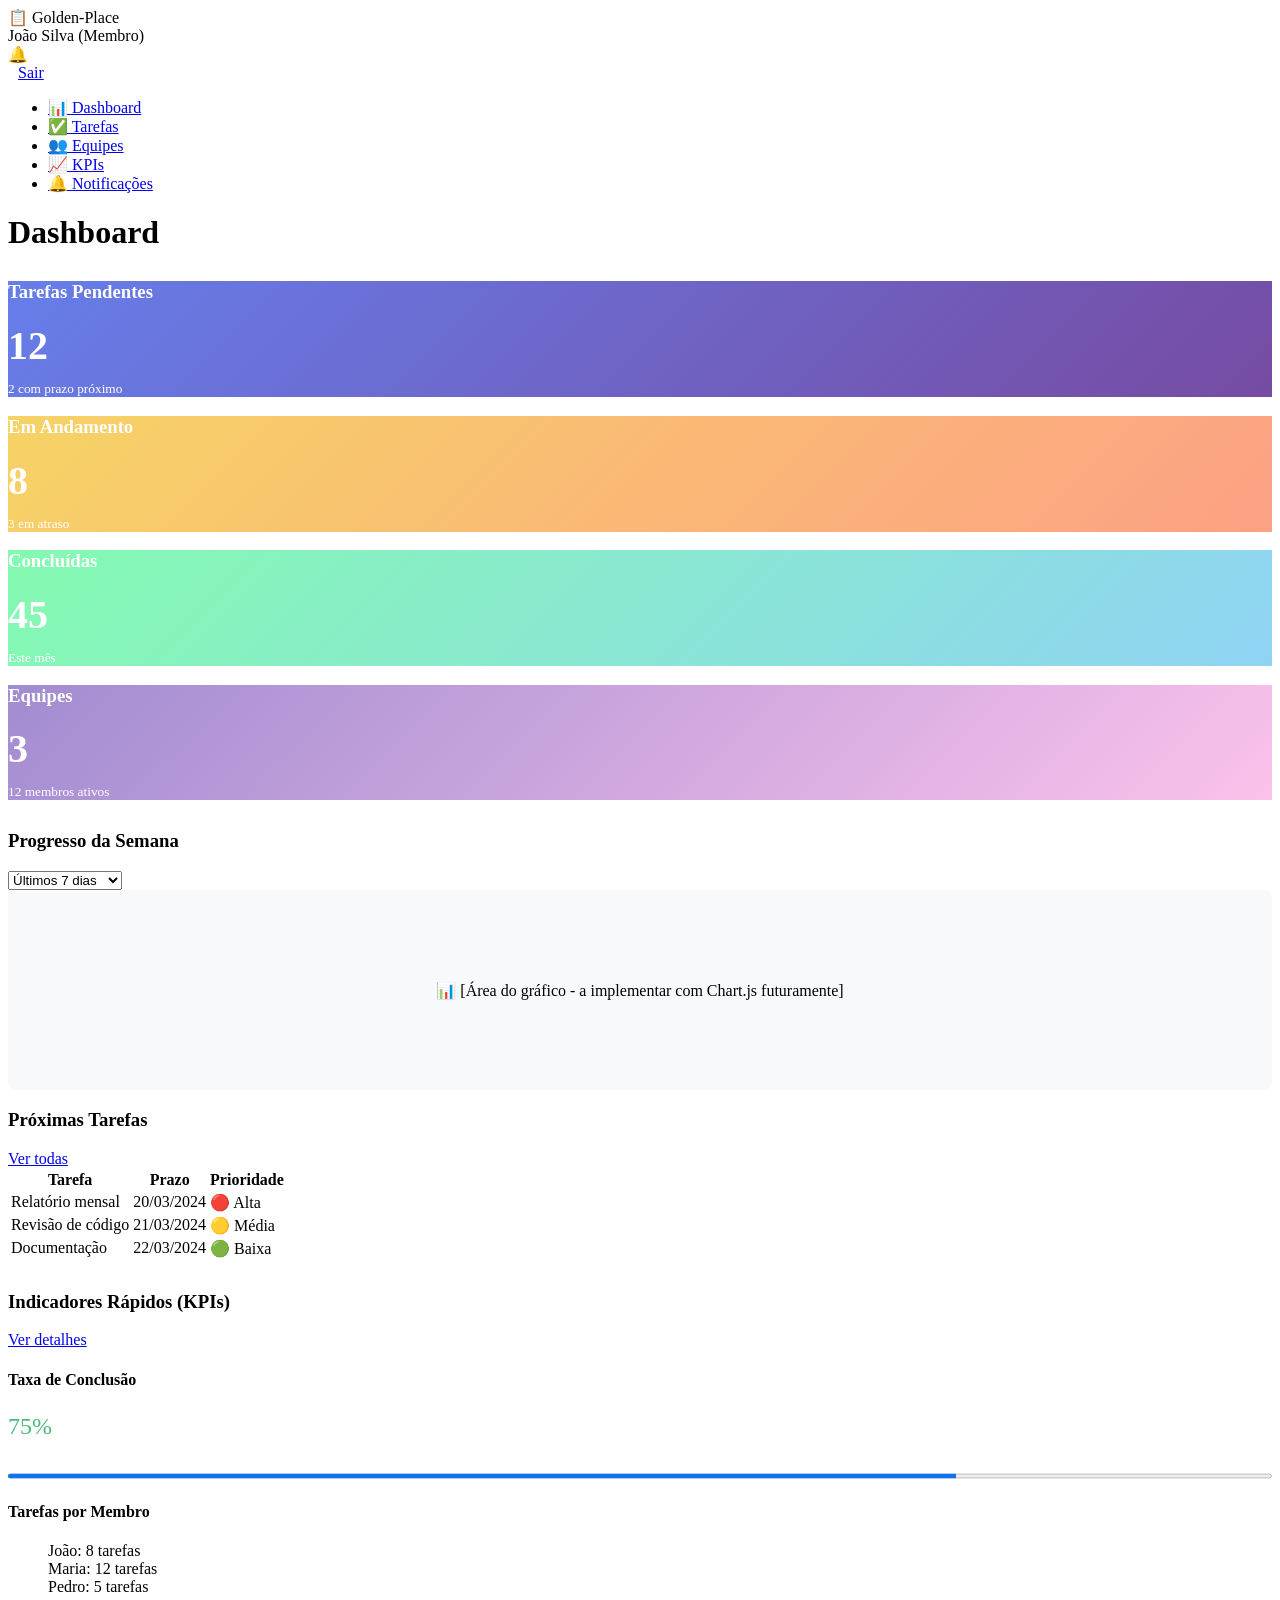
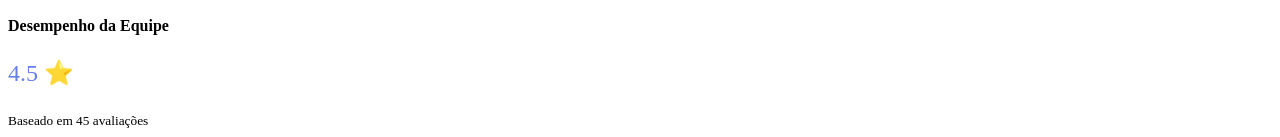
==== dashboard.html @ ff7ec698 "Add files via upload" ====
<!DOCTYPE html>
<html lang="pt">

<head>
    <meta charset="UTF-8">
    <meta name="viewport" content="width=device-width, initial-scale=1.0">
    <title>Dashboard - Gestão de Tarefas</title>
    <link rel="stylesheet" href="css/estilo.css">
</head>

<body>
    <!-- Cabeçalho -->
    <header>
        <div class="container header-content">
            <div class="logo">
                <span>📋 Golden-Place</span>
            </div>
            <div class="user-info">
                <span class="user-name">João Silva (Membro)</span>
                <div class="notification-badge">🔔</div>
                <a href="index.html" class="btn btn-danger" style="padding: 5px 10px;">Sair</a>
            </div>
        </div>
    </header>

    <!-- Menu Lateral -->
    <div class="sidebar">
        <ul class="sidebar-menu">
            <li class="active"><a href="dashboard.html">📊 Dashboard</a></li>
            <li><a href="tarefas.html">✅ Tarefas</a></li>
            <li><a href="equipes.html">👥 Equipes</a></li>
            <li><a href="kpis.html">📈 KPIs</a></li>
            <li><a href="notificacoes.html">🔔 Notificações</a></li>
        </ul>
    </div>

    <!-- Conteúdo Principal -->
    <div class="main-content">
        <div class="container">
            <h1 style="margin-bottom: 30px;">Dashboard</h1>

            <!-- Cards de resumo -->
            <div class="grid grid-4" style="margin-bottom: 30px;">
                <div class="card" style="background: linear-gradient(135deg, #667eea 0%, #764ba2 100%); color: white;">
                    <h3>Tarefas Pendentes</h3>
                    <p style="font-size: 2.5rem; font-weight: bold; margin: 10px 0;">12</p>
                    <small>2 com prazo próximo</small>
                </div>

                <div class="card" style="background: linear-gradient(135deg, #f6d365 0%, #fda085 100%); color: white;">
                    <h3>Em Andamento</h3>
                    <p style="font-size: 2.5rem; font-weight: bold; margin: 10px 0;">8</p>
                    <small>3 em atraso</small>
                </div>

                <div class="card" style="background: linear-gradient(135deg, #84fab0 0%, #8fd3f4 100%); color: white;">
                    <h3>Concluídas</h3>
                    <p style="font-size: 2.5rem; font-weight: bold; margin: 10px 0;">45</p>
                    <small>Este mês</small>
                </div>

                <div class="card" style="background: linear-gradient(135deg, #a18cd1 0%, #fbc2eb 100%); color: white;">
                    <h3>Equipes</h3>
                    <p style="font-size: 2.5rem; font-weight: bold; margin: 10px 0;">3</p>
                    <small>12 membros ativos</small>
                </div>
            </div>

            <!-- Gráfico e Próximas Tarefas -->
            <div class="grid grid-2">
                <!-- Gráfico (simulado) -->
                <div class="card">
                    <div class="card-header">
                        <h3 class="card-title">Progresso da Semana</h3>
                        <select class="form-control" style="width: auto;">
                            <option>Últimos 7 dias</option>
                            <option>Últimos 30 dias</option>
                        </select>
                    </div>
                    <div style="height: 200px; background: #f8f9fa; display: flex; align-items: center; justify-content: center; border-radius: 8px;">
                        📊 [Área do gráfico - a implementar com Chart.js futuramente]
                    </div>
                </div>

                <!-- Próximas Tarefas -->
                <div class="card">
                    <div class="card-header">
                        <h3 class="card-title">Próximas Tarefas</h3>
                        <a href="tarefas.html" class="btn btn-primary">Ver todas</a>
                    </div>

                    <table class="table">
                        <thead>
                            <tr>
                                <th>Tarefa</th>
                                <th>Prazo</th>
                                <th>Prioridade</th>
                            </tr>
                        </thead>
                        <tbody>
                            <tr>
                                <td>Relatório mensal</td>
                                <td>20/03/2024</td>
                                <td><span class="priority-high">🔴 Alta</span></td>
                            </tr>
                            <tr>
                                <td>Revisão de código</td>
                                <td>21/03/2024</td>
                                <td><span class="priority-medium">🟡 Média</span></td>
                            </tr>
                            <tr>
                                <td>Documentação</td>
                                <td>22/03/2024</td>
                                <td><span class="priority-low">🟢 Baixa</span></td>
                            </tr>
                        </tbody>
                    </table>
                </div>
            </div>

            <!-- KPIs Rápidos -->
            <div class="card" style="margin-top: 30px;">
                <div class="card-header">
                    <h3 class="card-title">Indicadores Rápidos (KPIs)</h3>
                    <a href="kpis.html" class="btn btn-primary">Ver detalhes</a>
                </div>

                <div class="grid grid-3">
                    <div>
                        <h4>Taxa de Conclusão</h4>
                        <p style="font-size: 1.5rem; color: #48bb78;">75%</p>
                        <progress value="75" max="100" style="width: 100%; height: 10px;"></progress>
                    </div>

                    <div>
                        <h4>Tarefas por Membro</h4>
                        <ul style="list-style: none;">
                            <li>João: 8 tarefas</li>
                            <li>Maria: 12 tarefas</li>
                            <li>Pedro: 5 tarefas</li>
                        </ul>
                    </div>

                    <div>
                        <h4>Desempenho da Equipe</h4>
                        <p style="font-size: 1.5rem; color: #667eea;">4.5 ⭐</p>
                        <small>Baseado em 45 avaliações</small>
                    </div>
                </div>
            </div>
        </div>
    </div>

    <script src="js/script.js"></script>
</body>

</html>
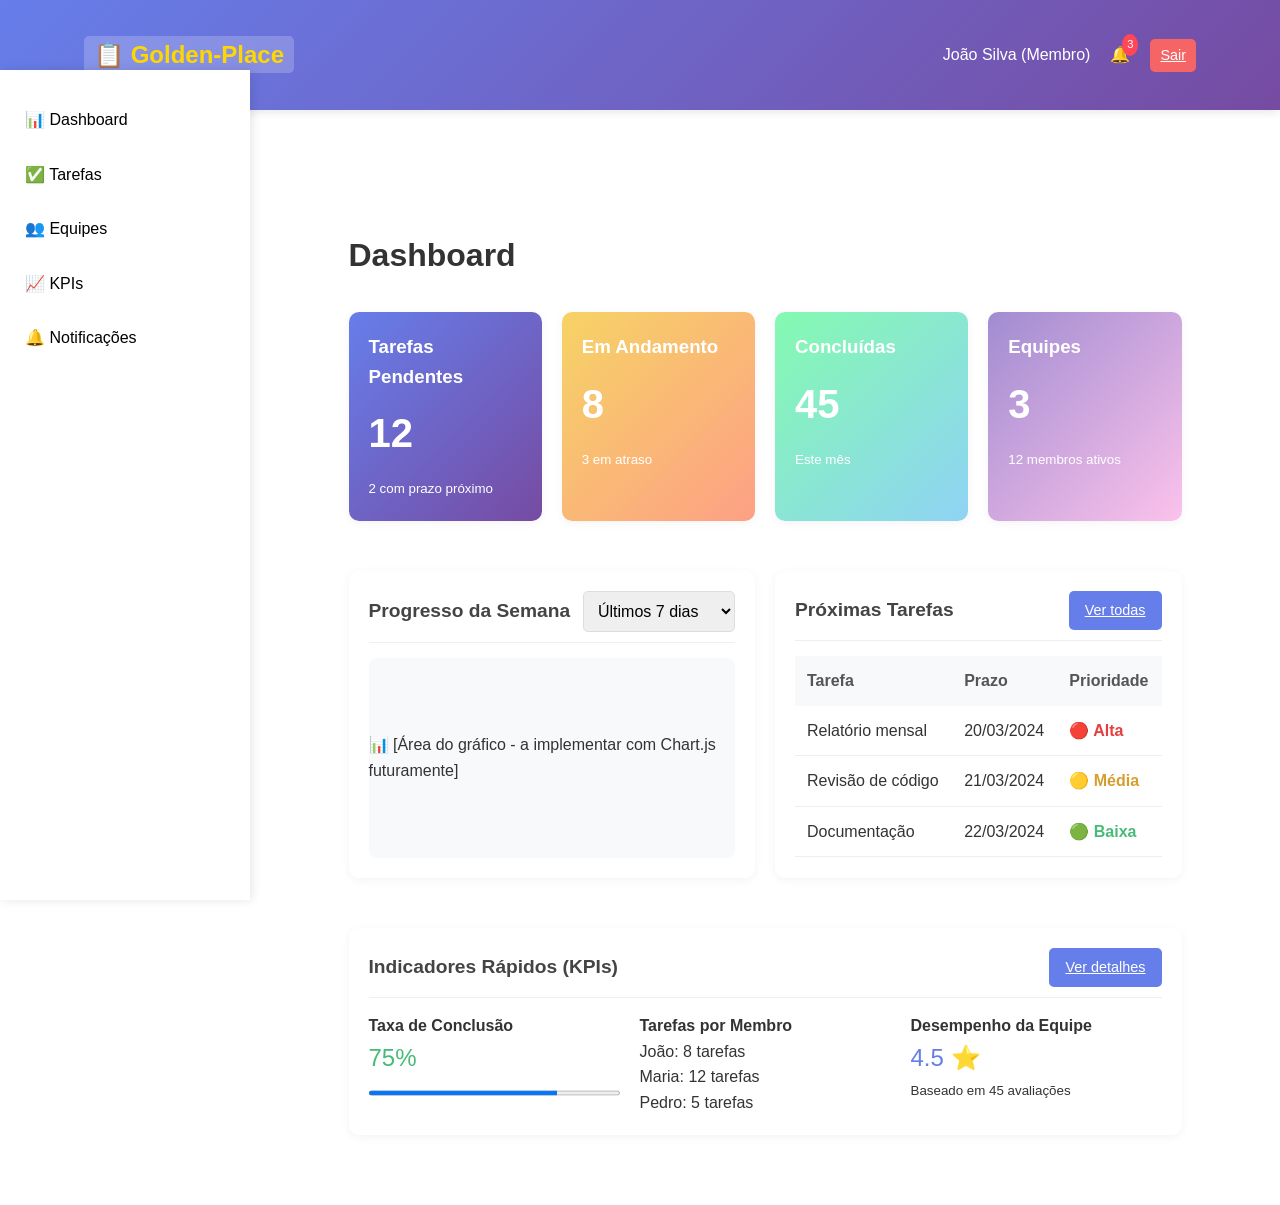
==== commit e521df02: "Update dashboard.html" ====
--- a/dashboard.html
+++ b/dashboard.html
@@ -5,7 +5,7 @@
     <meta charset="UTF-8">
     <meta name="viewport" content="width=device-width, initial-scale=1.0">
     <title>Dashboard - Gestão de Tarefas</title>
-    <link rel="stylesheet" href="css/estilo.css">
+    <link rel="stylesheet" href="estilo.css">
 </head>
 
 <body>
@@ -154,4 +154,4 @@
     <script src="js/script.js"></script>
 </body>
 
-</html>+</html>
--- a/estilo.css
+++ b/estilo.css
@@ -0,0 +1,390 @@
+/* ===== RESET E ESTILOS GLOBAIS ===== */
+
+:root {
+    --primary: #6366f1;
+    --secondary: #ec4899;
+    --accent: #10b981;
+    --dark: #1e293b;
+    --light: #f8fafc;
+    --gradient: linear-gradient(135deg, #667eea 0%, #764ba2 100%);
+}
+
+* {
+    margin: 0;
+    padding: 0;
+    box-sizing: border-box;
+    font-family: 'Segoe UI', Tahoma, Geneva, Verdana, sans-serif;
+}
+
+body {
+    background-color: rgba(white, green, blue), 0.5;
+    color: #333;
+    line-height: 1.6;
+}
+
+.container {
+    width: 90%;
+    max-width: 1200px;
+    margin: 0 auto;
+    padding: 20px;
+}
+
+
+/* ===== CABEÇALHO ===== */
+
+header {
+    background: linear-gradient(135deg, #667eea 0%, #764ba2 100%);
+    color: white;
+    padding: 1rem 0;
+    box-shadow: 0 2px 10px rgba(0, 0, 0, 0.1);
+}
+
+.header-content {
+    display: flex;
+    justify-content: space-between;
+    align-items: center;
+}
+
+.logo {
+    font-size: 1.5rem;
+    font-weight: bold;
+    color: gold;
+}
+
+.logo span {
+    background: rgba(255, 255, 255, 0.2);
+    padding: 5px 10px;
+    border-radius: 5px;
+}
+
+.user-info {
+    display: flex;
+    align-items: center;
+    gap: 20px;
+}
+
+.user-name {
+    font-weight: 500;
+}
+
+.notification-badge {
+    position: relative;
+    cursor: pointer;
+}
+
+.notification-badge::after {
+    content: '3';
+    position: absolute;
+    top: -8px;
+    right: -8px;
+    background: #ff4757;
+    color: white;
+    font-size: 0.7rem;
+    padding: 2px 5px;
+    border-radius: 50%;
+}
+
+
+/* ===== MENU LATERAL ===== */
+
+.sidebar {
+    background: white;
+    width: 250px;
+    height: calc(100vh - 70px);
+    position: fixed;
+    left: 0;
+    top: 70px;
+    box-shadow: 2px 0 10px rgba(0, 0, 0, 0.1);
+    padding: 20px 0;
+}
+
+.sidebar-menu {
+    list-style: none;
+}
+
+.sidebar-menu li {
+    padding: 12px 25px;
+    margin: 5px 0;
+    transition: 0.3s;
+}
+
+.sidebar-menu li:hover {
+    background: #635194;
+    border-left: 4px solid #667eea;
+}
+
+.sidebar-menu a {
+    text-decoration: none;
+    color: rgba(0, 0, 0, 1);
+    display: flex;
+    align-items: center;
+    gap: 10px;
+}
+
+
+/* ===== CONTEÚDO PRINCIPAL ===== */
+
+.main-content {
+    margin-left: 250px;
+    padding: 30px;
+    margin-top: 70px;
+}
+
+
+/* ===== CARDS ===== */
+
+.card {
+    background: white;
+    border-radius: 10px;
+    padding: 20px;
+    box-shadow: 0 2px 10px rgba(0, 0, 0, 0.05);
+    margin-bottom: 20px;
+}
+
+.card-header {
+    display: flex;
+    justify-content: space-between;
+    align-items: center;
+    margin-bottom: 15px;
+    padding-bottom: 10px;
+    border-bottom: 1px solid #eee;
+}
+
+.card-title {
+    font-size: 1.2rem;
+    font-weight: 600;
+    color: #444;
+}
+
+
+/* ===== BOTÕES ===== */
+
+.btn {
+    padding: 8px 16px;
+    border: none;
+    border-radius: 5px;
+    cursor: pointer;
+    font-size: 0.9rem;
+    transition: 0.3s;
+}
+
+.btn-primary {
+    background: #667eea;
+    color: white;
+}
+
+.btn-primary:hover {
+    background: #5a67d8;
+}
+
+.btn-success {
+    background: #48bb78;
+    color: white;
+}
+
+.btn-danger {
+    background: #f56565;
+    color: white;
+}
+
+.btn-warning {
+    background: #ecc94b;
+    color: #333;
+}
+
+
+/* ===== FORMULÁRIOS ===== */
+
+.form-group {
+    margin-bottom: 15px;
+}
+
+.form-group label {
+    display: block;
+    margin-bottom: 5px;
+    font-weight: 500;
+    color: #555;
+}
+
+.form-control {
+    width: 100%;
+    padding: 10px;
+    border: 1px solid #ddd;
+    border-radius: 5px;
+    font-size: 1rem;
+}
+
+.form-control:focus {
+    outline: none;
+    border-color: #667eea;
+    box-shadow: 0 0 0 3px rgba(102, 126, 234, 0.1);
+}
+
+
+/* ===== TABELAS ===== */
+
+.table {
+    width: 100%;
+    border-collapse: collapse;
+}
+
+.table th {
+    background: #f8f9fa;
+    padding: 12px;
+    text-align: left;
+    font-weight: 600;
+    color: #555;
+}
+
+.table td {
+    padding: 12px;
+    border-bottom: 1px solid #eee;
+}
+
+.table tbody tr:hover {
+    background: #f8f9fa;
+}
+
+
+/* ===== STATUS ===== */
+
+.status-badge {
+    padding: 4px 8px;
+    border-radius: 20px;
+    font-size: 0.8rem;
+    font-weight: 600;
+}
+
+.status-pendente {
+    background: #fed7d7;
+    color: #c53030;
+}
+
+.status-andamento {
+    background: #feebc8;
+    color: #c05621;
+}
+
+.status-concluida {
+    background: #c6f6d5;
+    color: #276749;
+}
+
+
+/* ===== PRIORIDADES ===== */
+
+.priority-high {
+    color: #e53e3e;
+    font-weight: bold;
+}
+
+.priority-medium {
+    color: #d69e2e;
+    font-weight: bold;
+}
+
+.priority-low {
+    color: #48bb78;
+    font-weight: bold;
+}
+
+
+/* ===== GRIDS ===== */
+
+.grid {
+    display: grid;
+    gap: 20px;
+}
+
+.grid-2 {
+    grid-template-columns: repeat(2, 1fr);
+}
+
+.grid-3 {
+    grid-template-columns: repeat(3, 1fr);
+}
+
+.grid-4 {
+    grid-template-columns: repeat(4, 1fr);
+}
+
+
+/* ===== KPI CARDS ===== */
+
+.kpi-card {
+    background: linear-gradient(135deg, #667eea 0%, #764ba2 100%);
+    color: white;
+    padding: 20px;
+    border-radius: 10px;
+    text-align: center;
+}
+
+.kpi-value {
+    font-size: 2rem;
+    font-weight: bold;
+    margin: 10px 0;
+}
+
+.kpi-label {
+    font-size: 0.9rem;
+    opacity: 0.9;
+}
+
+
+/* ===== NOTIFICAÇÕES ===== */
+
+.notification-item {
+    padding: 15px;
+    border-bottom: 1px solid #eee;
+    display: flex;
+    align-items: center;
+    gap: 15px;
+}
+
+.notification-item.unread {
+    background: #f0f2ff;
+}
+
+.notification-icon {
+    width: 40px;
+    height: 40px;
+    border-radius: 50%;
+    display: flex;
+    align-items: center;
+    justify-content: center;
+    font-size: 1.2rem;
+}
+
+.notification-content {
+    flex: 1;
+}
+
+.notification-time {
+    font-size: 0.8rem;
+    color: #999;
+}
+
+
+/* ===== RESPONSIVIDADE ===== */
+
+@media (max-width: 768px) {
+    .sidebar {
+        width: 100%;
+        height: auto;
+        position: relative;
+        top: 0;
+    }
+    .main-content {
+        margin-left: 0;
+        margin-top: 0;
+    }
+    .grid-2,
+    .grid-3,
+    .grid-4 {
+        grid-template-columns: 1fr;
+    }
+    .header-content {
+        flex-direction: column;
+        gap: 10px;
+    }
+}
